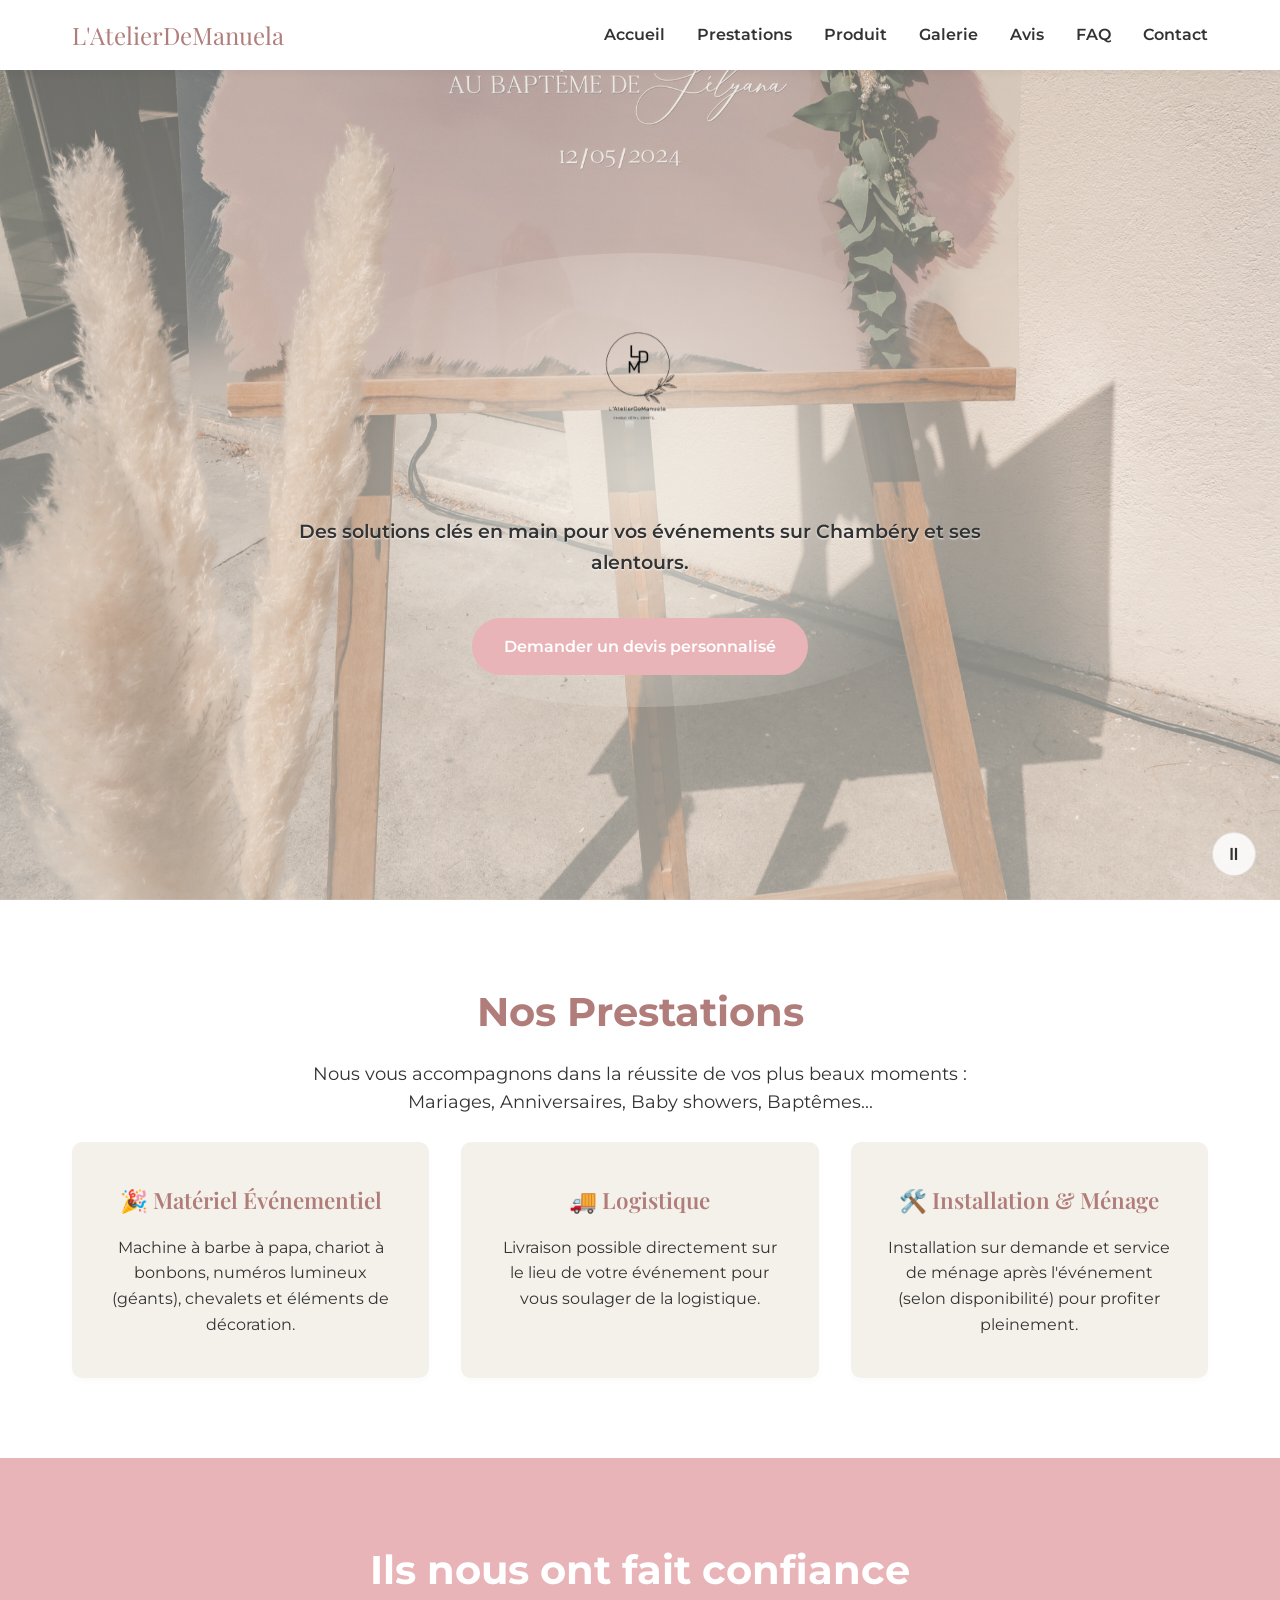
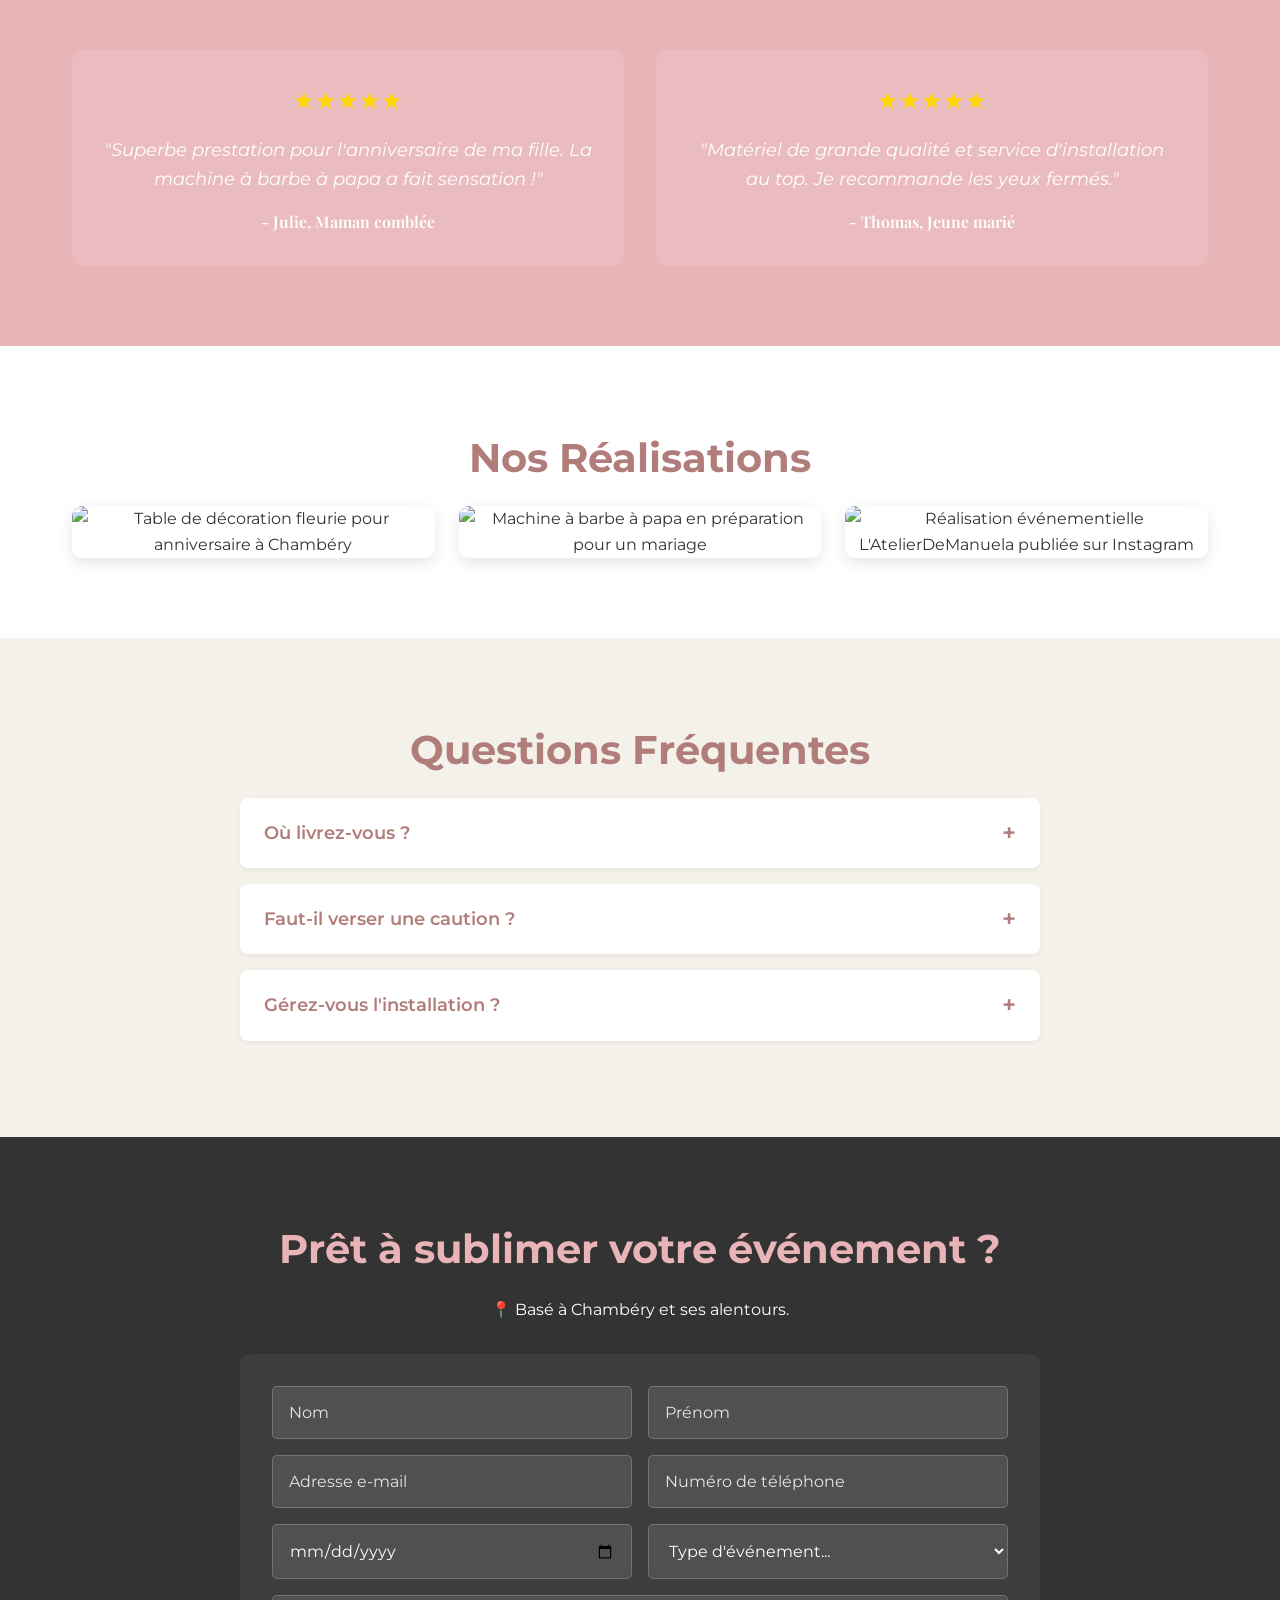
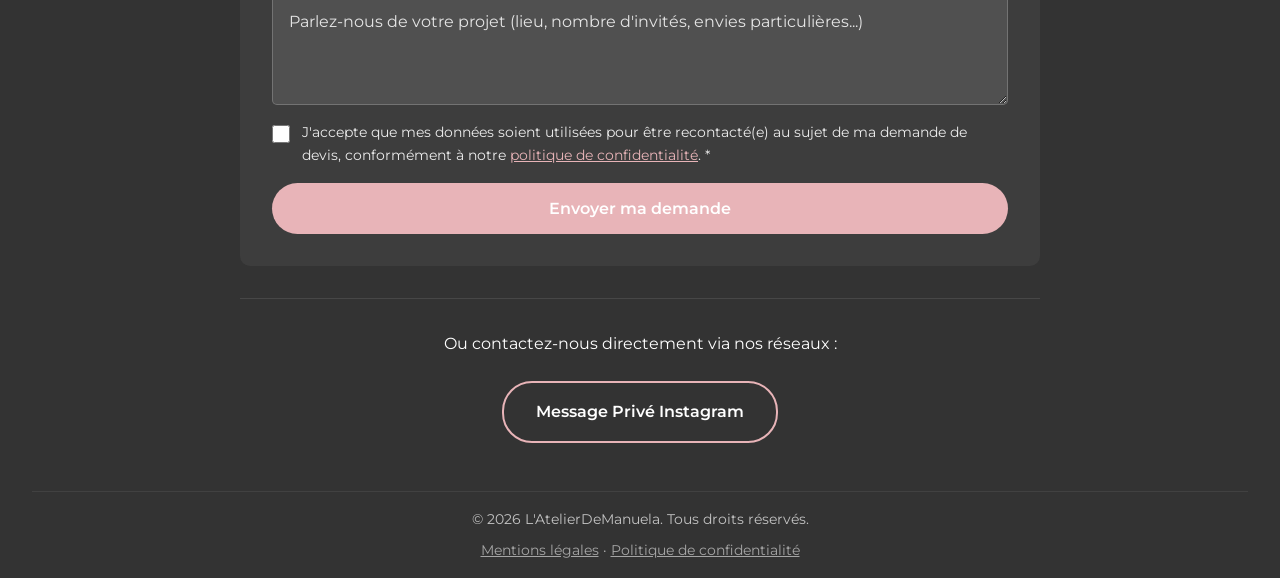
==== index.html @ ee66f3a3 "Ajout code" ====
<!DOCTYPE html>
<html lang="fr">

<head>
    <meta charset="UTF-8">
    <meta name="viewport" content="width=device-width, initial-scale=1.0">
    <title>L'AtelierDeManuela | Solutions clés en main pour vos événements</title>

    <meta name="description"
        content="Location de matériel événementiel (barbe à papa, décoration) sur Chambéry. L'AtelierDeManuela vous accompagne pour vos mariages et anniversaires.">
    <link rel="canonical" href="https://www.latelierdemanuela.fr/">

    <!-- Open Graph / réseaux sociaux -->
    <meta property="og:title" content="L'AtelierDeManuela | Location Événementielle">
    <meta property="og:description"
        content="Sublimez vos mariages et anniversaires sur Chambéry avec nos solutions clés en main.">
    <meta property="og:image" content="https://www.latelierdemanuela.fr/image_6c091c.jpg">
    <meta property="og:type" content="website">
    <meta property="og:url" content="https://www.latelierdemanuela.fr/">
    <meta property="og:locale" content="fr_FR">

    <!-- Twitter / X Card -->
    <meta name="twitter:card" content="summary_large_image">
    <meta name="twitter:title" content="L'AtelierDeManuela | Location Événementielle">
    <meta name="twitter:description"
        content="Sublimez vos mariages et anniversaires sur Chambéry avec nos solutions clés en main.">
    <meta name="twitter:image" content="https://www.latelierdemanuela.fr/image_6c091c.jpg">

    <!-- Perf : préconnexions et préchargement -->
    <link rel="preconnect" href="https://fonts.googleapis.com">
    <link rel="preconnect" href="https://fonts.gstatic.com" crossorigin>
    <link rel="preload" as="image" href="1.jpg" fetchpriority="high">

    <link
        href="https://fonts.googleapis.com/css2?family=Montserrat:wght@300;400;600&family=Playfair+Display:ital,wght@0,600;1,600&display=swap"
        rel="stylesheet">
    <link rel="stylesheet" href="style.css">

    <!-- Données structurées SEO local -->
    <script type="application/ld+json">
    {
        "@context": "https://schema.org",
        "@type": "LocalBusiness",
        "name": "L'AtelierDeManuela",
        "image": "https://www.latelierdemanuela.fr/image_6c091c.jpg",
        "description": "Location de matériel événementiel (barbe à papa, décoration, chariot à bonbons) pour mariages, anniversaires et baby showers sur Chambéry et ses alentours.",
        "url": "https://www.latelierdemanuela.fr/",
        "address": {
            "@type": "PostalAddress",
            "addressLocality": "Chambéry",
            "addressRegion": "Auvergne-Rhône-Alpes",
            "addressCountry": "FR"
        },
        "areaServed": "Chambéry et son agglomération",
        "sameAs": [
            "https://www.instagram.com/latelierdemanuela"
        ]
    }
    </script>
</head>

<body>
    <!-- Barre de navigation -->
    <header class="navbar">
        <div class="nav-container">
            <div class="logo">L'AtelierDeManuela</div>
            <button class="burger-menu" aria-label="Ouvrir le menu" aria-expanded="false">
                <span class="bar"></span>
                <span class="bar"></span>
                <span class="bar"></span>
            </button>
            <nav class="nav-links">
                <a href="#accueil">Accueil</a>
                <a href="#prestations">Prestations</a>
                <a href="produit.html">Produit</a>
                <a href="#galerie">Galerie</a>
                <a href="#avis">Avis</a>
                <a href="#faq">FAQ</a>
                <a href="#contact">Contact</a>
            </nav>
        </div>
    </header>

    <main>
        <!-- Section Héro avec Carrousel -->
        <section id="accueil" class="hero">
            <div class="hero-carousel">
                <div class="carousel-track">
                    <div class="slide" style="background-image: url('1.jpg');"></div>
                    <div class="slide" style="background-image: url('2.jpg');"></div>
                    <div class="slide" style="background-image: url('3.jpg');"></div>
                    <div class="slide" style="background-image: url('1.jpg');"></div>
                </div>
            </div>

            <div class="slide-overlay"></div>

            <!-- Bouton pause/lecture du carrousel (accessibilité) -->
            <button class="carousel-toggle" id="carouselToggle" aria-label="Mettre en pause le diaporama">
                <span aria-hidden="true">⏸</span>
            </button>

            <div class="hero-content fade-in">
                <h1 class="sr-only">L'AtelierDeManuela - Chaque événement mérite d'être unique</h1>
                <img src="L.png" alt="Logo L'AtelierDeManuela - Chaque détail compte" class="hero-logo"
                    fetchpriority="high">
                <p>Des solutions clés en main pour vos événements sur Chambéry et ses alentours.</p>
                <a href="#contact" class="btn-cta">Demander un devis personnalisé</a>
            </div>
        </section>

        <!-- Prestations -->
        <section id="prestations" class="services">
            <div class="section-container">
                <h2 class="fade-in">Nos Prestations</h2>
                <p class="section-subtitle fade-in">Nous vous accompagnons dans la réussite de vos plus beaux moments :
                    Mariages, Anniversaires, Baby showers, Baptêmes...</p>
                <br>
                <div class="services-grid">
                    <div class="service-card fade-in">
                        <h3>🎉 Matériel Événementiel</h3>
                        <p>Machine à barbe à papa, chariot à bonbons, numéros lumineux (géants), chevalets et éléments
                            de décoration.</p>
                    </div>
                    <div class="service-card fade-in">
                        <h3>🚚 Logistique</h3>
                        <p>Livraison possible directement sur le lieu de votre événement pour vous soulager de la
                            logistique.</p>
                    </div>
                    <div class="service-card fade-in">
                        <h3>🛠️ Installation & Ménage</h3>
                        <p>Installation sur demande et service de ménage après l'événement (selon disponibilité) pour
                            profiter pleinement.</p>
                    </div>
                </div>
            </div>
        </section>

        <!-- Avis -->
        <section id="avis" class="testimonials">
            <div class="section-container">
                <h2 class="fade-in">Ils nous ont fait confiance</h2>
                <div class="testimonials-grid">
                    <div class="testimonial-card fade-in">
                        <p class="stars">★★★★★</p>
                        <p class="quote">"Superbe prestation pour l'anniversaire de ma fille. La machine à barbe à papa
                            a fait sensation !"</p>
                        <p class="author">- Julie, Maman comblée</p>
                    </div>
                    <div class="testimonial-card fade-in">
                        <p class="stars">★★★★★</p>
                        <p class="quote">"Matériel de grande qualité et service d'installation au top. Je recommande les
                            yeux fermés."</p>
                        <p class="author">- Thomas, Jeune marié</p>
                    </div>
                </div>
            </div>
        </section>

        <!-- Galerie -->
        <section id="galerie" class="gallery">
            <div class="section-container">
                <h2 class="fade-in">Nos Réalisations</h2>
                <div class="gallery-grid">
                    <div class="gallery-item fade-in">
                        <img src="image_6c091c.jpg" alt="Table de décoration fleurie pour anniversaire à Chambéry"
                            width="800" height="600" loading="lazy">
                    </div>
                    <div class="gallery-item fade-in">
                        <img src="image_6c08c6.jpg" alt="Machine à barbe à papa en préparation pour un mariage"
                            width="800" height="600" loading="lazy">
                    </div>
                    <div class="gallery-item fade-in">
                        <img src="image_6c0c28.jpg"
                            alt="Réalisation événementielle L'AtelierDeManuela publiée sur Instagram" width="800"
                            height="600" loading="lazy">
                    </div>
                </div>
            </div>
        </section>

        <!-- FAQ -->
        <section id="faq" class="faq-section">
            <div class="section-container">
                <h2 class="fade-in">Questions Fréquentes</h2>
                <div class="faq-container fade-in">
                    <details class="faq-item">
                        <summary>Où livrez-vous ?</summary>
                        <p>Nous sommes basés à Chambéry et nous déplaçons dans toute l'agglomération et ses alentours.
                            Contactez-nous pour vérifier votre secteur.</p>
                    </details>
                    <details class="faq-item">
                        <summary>Faut-il verser une caution ?</summary>
                        <p>Oui, une caution non encaissée est demandée lors de la location du matériel, elle vous sera
                            restituée au retour.</p>
                    </details>
                    <details class="faq-item">
                        <summary>Gérez-vous l'installation ?</summary>
                        <p>Absolument ! Nous proposons l'installation sur demande, ainsi qu'un service de ménage après
                            l'événement selon nos disponibilités.</p>
                    </details>
                </div>
            </div>
        </section>
    </main>

    <!-- Footer & Formulaire -->
    <footer id="contact" class="footer">
        <div class="footer-content fade-in">
            <h2>Prêt à sublimer votre événement ?</h2>
            <p>📍 Basé à Chambéry et ses alentours.</p>

            <form class="contact-form" action="https://formsubmit.co/latelierdemanuela.10@gmail.com" method="POST">
                <input type="hidden" name="_subject" value="🎉 Nouvelle demande de devis via le site web !">
                <input type="hidden" name="_captcha" value="true">
                <input type="text" name="_honey" style="display:none" aria-hidden="true">

                <div class="form-group">
                    <label for="nom" class="sr-only">Nom</label>
                    <input type="text" id="nom" name="nom" placeholder="Nom" required>
                    <label for="prenom" class="sr-only">Prénom</label>
                    <input type="text" id="prenom" name="prenom" placeholder="Prénom" required>
                </div>
                <div class="form-group">
                    <label for="email" class="sr-only">Adresse e-mail</label>
                    <input type="email" id="email" name="email" placeholder="Adresse e-mail" required>
                    <label for="telephone" class="sr-only">Numéro de téléphone</label>
                    <input type="tel" id="telephone" name="telephone" placeholder="Numéro de téléphone"
                        pattern="^(\+?\d{1,3}[\s.-]?)?\d{9,10}$">
                </div>
                <div class="form-group">
                    <label for="date_evenement" class="sr-only">Date de l'événement</label>
                    <input type="date" id="date_evenement" name="date_evenement" required>

                    <label for="type_evenement" class="sr-only">Type d'événement</label>
                    <select id="type_evenement" name="type_evenement" required>
                        <option value="">Type d'événement...</option>
                        <option value="Mariage">Mariage</option>
                        <option value="Anniversaire">Anniversaire</option>
                        <option value="Baby Shower">Baby Shower</option>
                        <option value="Baptême">Baptême</option>
                        <option value="Professionnel">Événement professionnel</option>
                        <option value="Autre">Autre</option>
                    </select>
                </div>

                <label for="message" class="sr-only">Parlez-nous de votre projet</label>
                <textarea id="message" name="message" rows="4"
                    placeholder="Parlez-nous de votre projet (lieu, nombre d'invités, envies particulières...)"
                    required></textarea>

                <!-- RGPD : consentement explicite au traitement des données -->
                <div class="form-consent">
                    <input type="checkbox" id="consentement" name="consentement" required>
                    <label for="consentement">
                        J'accepte que mes données soient utilisées pour être recontacté(e) au sujet de ma demande de
                        devis, conformément à notre <a href="politique-confidentialite.html">politique de
                            confidentialité</a>. *
                    </label>
                </div>

                <button type="submit" class="btn-cta">Envoyer ma demande</button>
            </form>
            <div class="social-contact">
                <p>Ou contactez-nous directement via nos réseaux :</p>
                <a href="https://www.instagram.com/latelierdemanuela" target="_blank" rel="noopener noreferrer"
                    class="btn-cta btn-instagram">
                    Message Privé Instagram
                </a>
            </div>
        </div>
        <div class="footer-bottom">
            <p>&copy; 2026 L'AtelierDeManuela. Tous droits réservés.</p>
            <p class="footer-legal-links">
                <a href="mentions-legales.html">Mentions légales</a>
                <span aria-hidden="true"> · </span>
                <a href="politique-confidentialite.html">Politique de confidentialité</a>
            </p>
        </div>
    </footer>

    <script src="script.js" defer></script>
</body>

</html>
---- style.css ----
:root {
    --bg-color: #F4F1EA;
    --bg-alt: #FFFFFF;
    --text-color: #333333;
    --primary-color: #E8B4B8;
    --primary-dark: #B07D7B;
    --white: #FFFFFF;
    --font-heading: 'Playfair Display', serif;
    --font-body: 'Montserrat', sans-serif;
}

* { margin: 0; padding: 0; box-sizing: border-box; }

html { 
    scroll-behavior: smooth; 
    scroll-padding-top: 75px; 
}

body {
    font-family: var(--font-body);
    background-color: var(--bg-color);
    color: var(--text-color);
    line-height: 1.6;
    -webkit-font-smoothing: antialiased;
    -moz-osx-font-smoothing: grayscale;
    text-rendering: optimizeLegibility;
}

h1, h3 { font-family: var(--font-heading); font-weight: 600; }
h2 { 
    font-size: clamp(1.8rem, 4vw, 2.5rem); 
    margin-bottom: 1rem; 
    color: var(--primary-dark); 
}

.sr-only {
    position: absolute; width: 1px; height: 1px; padding: 0;
    margin: -1px; overflow: hidden; clip: rect(0, 0, 0, 0);
    white-space: nowrap; border: 0;
}

/* --- Navigation --- */
.navbar {
    position: fixed; top: 0; width: 100%;
    background-color: var(--white);
    box-shadow: 0 2px 10px rgba(0,0,0,0.05);
    z-index: 1000;
}
.nav-container {
    display: flex; justify-content: space-between; align-items: center;
    padding: 1rem 2rem; max-width: 1200px; margin: 0 auto;
}
.logo { font-family: var(--font-heading); font-size: 1.5rem; color: var(--primary-dark); }
.nav-links { display: flex; gap: 2rem; }
.nav-links a { text-decoration: none; color: var(--text-color); font-weight: 600; transition: color 0.3s ease; }
.nav-links a:hover { color: var(--primary-dark); }

.burger-menu { display: none; flex-direction: column; gap: 5px; background: none; border: none; cursor: pointer; }
.burger-menu .bar { width: 25px; height: 3px; background-color: var(--text-color); transition: 0.3s; }

/* --- Layout Sections --- */
.section-container { max-width: 1200px; margin: 0 auto; padding: 5rem 2rem; text-align: center; }
h2 { font-size: 2.5rem; margin-bottom: 1rem; color: var(--primary-dark); }
.section-subtitle { margin-bottom: 3rem; font-size: 1.1rem; max-width: 700px; margin: 0 auto; }

/* --- Animations Scroll --- */
.fade-in {
    opacity: 0; 
    transform: translate3d(0, 30px, 0); 
    transition: opacity 0.8s ease-out, transform 0.8s ease-out;
}
.fade-in.visible { opacity: 1; transform: translate3d(0, 0, 0); }

/* --- Hero --- */
.hero {
    position: relative;
    height: 100vh; 
    display: flex; 
    align-items: center; 
    justify-content: center; 
    text-align: center;
    padding: 0 2rem;
    overflow: hidden;
}

/* --- Carrousel Horizontal --- */
.hero-carousel {
    position: absolute; top: 0; left: 0; width: 100%; height: 100%; z-index: 0;
}

.carousel-track {
    display: flex; width: 400%; height: 100%;
    animation: slideCarousel 15s infinite ease-in-out;
    will-change: transform;
}
.carousel-track.paused {
    animation-play-state: paused;
}
.slide {
    width: 25%; height: 100%;
    background-size: cover;
    background-position: center;
    backface-visibility: hidden; 
}

.slide-overlay {
    position: absolute; top: 0; left: 0; width: 100%; height: 100%;
    background: linear-gradient(rgba(244, 241, 234, 0.4), rgba(244, 241, 234, 0.6));
    z-index: 1;
}

@keyframes slideCarousel {
    0%, 20% { transform: translate3d(0, 0, 0); }
    33%, 53% { transform: translate3d(-25%, 0, 0); }
    66%, 86% { transform: translate3d(-50%, 0, 0); }
    100% { transform: translate3d(-75%, 0, 0); } 
}

/* --- Bouton pause carrousel --- */
.carousel-toggle {
    position: absolute; bottom: 1.5rem; right: 1.5rem; z-index: 3;
    width: 44px; height: 44px; border-radius: 50%;
    background: rgba(255, 255, 255, 0.85); border: 1px solid rgba(0,0,0,0.1);
    cursor: pointer; font-size: 1.1rem; color: var(--text-color);
    display: flex; align-items: center; justify-content: center;
    transition: background 0.3s ease;
}
.carousel-toggle:hover { background: var(--white); }

/* --- Contenu du Hero --- */
.hero-content { 
    position: relative; 
    z-index: 2; 
    max-width: 800px; 
    margin-top: 60px;
    padding: 2rem;
    background: radial-gradient(circle, rgba(244, 241, 234, 0.7) 0%, rgba(244, 241, 234, 0) 70%);
    border-radius: 50%;
}

.hero-logo {
    max-width: 200px; width: 100%; height: auto;
    margin-bottom: 1.5rem; mix-blend-mode: multiply; 
    transition: transform 0.3s ease;
    backface-visibility: hidden;
    transform: translateZ(0); 
}
.hero-logo:hover { transform: scale(1.05); }

.hero p { 
    font-size: 1.2rem; 
    margin-bottom: 2.5rem; 
    text-shadow: 0 1px 2px rgba(255, 255, 255, 0.8);
    font-weight: 600;
}

/* --- Boutons --- */
.btn-cta {
    display: inline-block; padding: 1rem 2rem; background-color: var(--primary-color);
    color: var(--white); text-decoration: none; border-radius: 30px; font-weight: 600;
    border: none; cursor: pointer; font-family: var(--font-body); font-size: 1rem;
    transition: all 0.3s ease;
}
.btn-cta:hover { background-color: var(--primary-dark); transform: translateY(-3px); box-shadow: 0 5px 15px rgba(176, 125, 123, 0.3); }
.btn-cta:disabled { background-color: #ccc; cursor: not-allowed; transform: none; box-shadow: none; }

/* --- Prestations --- */
.services { background-color: var(--bg-alt); }
.services-grid { display: grid; grid-template-columns: repeat(auto-fit, minmax(300px, 1fr)); gap: 2rem; }
.service-card {
    background-color: var(--bg-color); padding: 2.5rem 2rem; border-radius: 10px;
    box-shadow: 0 4px 6px rgba(0,0,0,0.02); transition: all 0.3s ease; border: 1px solid transparent;
}
.service-card:hover { transform: translateY(-8px); border-color: var(--primary-color); box-shadow: 0 15px 30px rgba(232, 180, 184, 0.2); }
.service-card h3 { font-size: 1.4rem; margin-bottom: 1rem; color: var(--primary-dark); }

/* --- Avis --- */
.testimonials { background-color: var(--primary-color); color: var(--white); }
.testimonials h2 { color: var(--white); }
.testimonials-grid { display: grid; grid-template-columns: repeat(auto-fit, minmax(300px, 1fr)); gap: 2rem; margin-top: 3rem;}
.testimonial-card { background: rgba(255, 255, 255, 0.1); padding: 2rem; border-radius: 10px; backdrop-filter: blur(5px); }
.stars { color: #FFD700; font-size: 1.5rem; margin-bottom: 1rem; }
.quote { font-style: italic; font-size: 1.1rem; margin-bottom: 1rem; }
.author { font-weight: 600; font-family: var(--font-heading); }

/* --- Galerie --- */
.gallery { background-color: var(--bg-alt); }
.gallery-grid { display: grid; grid-template-columns: repeat(auto-fit, minmax(300px, 1fr)); gap: 1.5rem; }
.gallery-item img {
    width: 100%; height: 350px; object-fit: cover; border-radius: 10px;
    box-shadow: 0 5px 15px rgba(0,0,0,0.1); transition: transform 0.4s ease;
    backface-visibility: hidden;
}
.gallery-item img:hover { transform: scale(1.03); }

/* --- FAQ --- */
.faq-section { background-color: var(--bg-color); }
.faq-container { max-width: 800px; margin: 0 auto; text-align: left; }
.faq-item {
    background-color: var(--white); border-radius: 8px; margin-bottom: 1rem;
    box-shadow: 0 2px 5px rgba(0,0,0,0.05); padding: 1rem 1.5rem;
}
.faq-item summary {
    font-weight: 600; cursor: pointer; color: var(--primary-dark); font-size: 1.1rem;
    list-style: none; display: flex; justify-content: space-between; align-items: center;
}
.faq-item summary::-webkit-details-marker { display: none; }
.faq-item summary::after { content: '+'; font-size: 1.5rem; transition: transform 0.3s; }
.faq-item[open] summary::after { transform: rotate(45deg); }
.faq-item p { margin-top: 1rem; color: var(--text-color); border-top: 1px solid #eee; padding-top: 1rem; }

/* --- Footer --- */
.footer { background-color: var(--text-color); color: var(--white); padding: 5rem 2rem 1rem; text-align: center; }
.footer h2 { color: var(--primary-color); }
.footer-content { max-width: 800px; margin: 0 auto 3rem; }

.contact-form {
    background: rgba(255,255,255,0.05); padding: 2rem; border-radius: 10px;
    margin: 2rem 0; display: flex; flex-direction: column; gap: 1rem;
}
.form-group { display: flex; gap: 1rem; }
.contact-form input, .contact-form select, .contact-form textarea {
    width: 100%; padding: 1rem; border: 1px solid rgba(255,255,255,0.2);
    border-radius: 5px; background: rgba(255,255,255,0.1); color: var(--white);
    font-family: var(--font-body); font-size: 1rem;
}
/* CORRECTION A11Y : contraste du placeholder relevé pour respecter WCAG AA (~4.5:1) */
.contact-form input::placeholder, .contact-form textarea::placeholder { color: rgba(255,255,255,0.85); }
.contact-form input:focus, .contact-form select:focus, .contact-form textarea:focus { outline: none; border-color: var(--primary-color); }
.contact-form select option { background-color: var(--text-color); color: var(--white); }

/* --- RGPD : case à cocher de consentement --- */
.form-consent {
    display: flex; align-items: flex-start; gap: 0.75rem;
    text-align: left; font-size: 0.9rem; color: rgba(255,255,255,0.9);
}
.form-consent input[type="checkbox"] {
    width: 18px; height: 18px; flex-shrink: 0; margin-top: 0.2rem; accent-color: var(--primary-color);
}
.form-consent a { color: var(--primary-color); text-decoration: underline; }
.form-consent a:hover { color: var(--white); }

.social-contact { margin-top: 2rem; border-top: 1px solid rgba(255,255,255,0.1); padding-top: 2rem; }
.social-contact p { margin-bottom: 1.5rem; }
.btn-instagram { background-color: transparent; border: 2px solid var(--primary-color); }
.btn-instagram:hover { background-color: var(--primary-color); color: var(--white); }
.footer-bottom { border-top: 1px solid rgba(255,255,255,0.1); padding-top: 1rem; font-size: 0.9rem; opacity: 0.7; }
.footer-legal-links { margin-top: 0.5rem; }
.footer-legal-links a { color: rgba(255,255,255,0.8); text-decoration: underline; }
.footer-legal-links a:hover { color: var(--primary-color); }

/* --- Responsive --- */
@media screen and (max-width: 768px) {
    .burger-menu { display: flex; }
    .nav-links {
        position: absolute; top: 100%; left: 0; width: 100%; background-color: var(--white);
        flex-direction: column; align-items: center; padding: 2rem 0; gap: 1.5rem;
        box-shadow: 0 4px 6px rgba(0,0,0,0.05); clip-path: polygon(0 0, 100% 0, 100% 0, 0 0); transition: clip-path 0.4s ease-in-out;
    }
    .nav-links.active { clip-path: polygon(0 0, 100% 0, 100% 100%, 0 100%); }
    .form-group { flex-direction: column; }
}

/* --- ACCESSIBILITÉ --- */
:focus-visible {
    outline: 3px solid var(--primary-dark);
    outline-offset: 4px;
    border-radius: 2px;
}
.contact-form input:focus-visible, 
.contact-form select:focus-visible, 
.contact-form textarea:focus-visible {
    outline: none;
    border-color: var(--primary-dark);
    box-shadow: 0 0 0 2px rgba(176, 125, 123, 0.3);
}

@media (prefers-reduced-motion: reduce) {
    * {
        animation-duration: 0.01ms !important;
        animation-iteration-count: 1 !important;
        transition-duration: 0.01ms !important;
        scroll-behavior: auto !important; 
    }
    .carousel-track {
        animation: none !important;
    }
}
details[open] p {
    animation: fadeInDown 0.4s ease-in-out;
}

@keyframes fadeInDown {
    from { opacity: 0; transform: translateY(-10px); }
    to { opacity: 1; transform: translateY(0); }
}
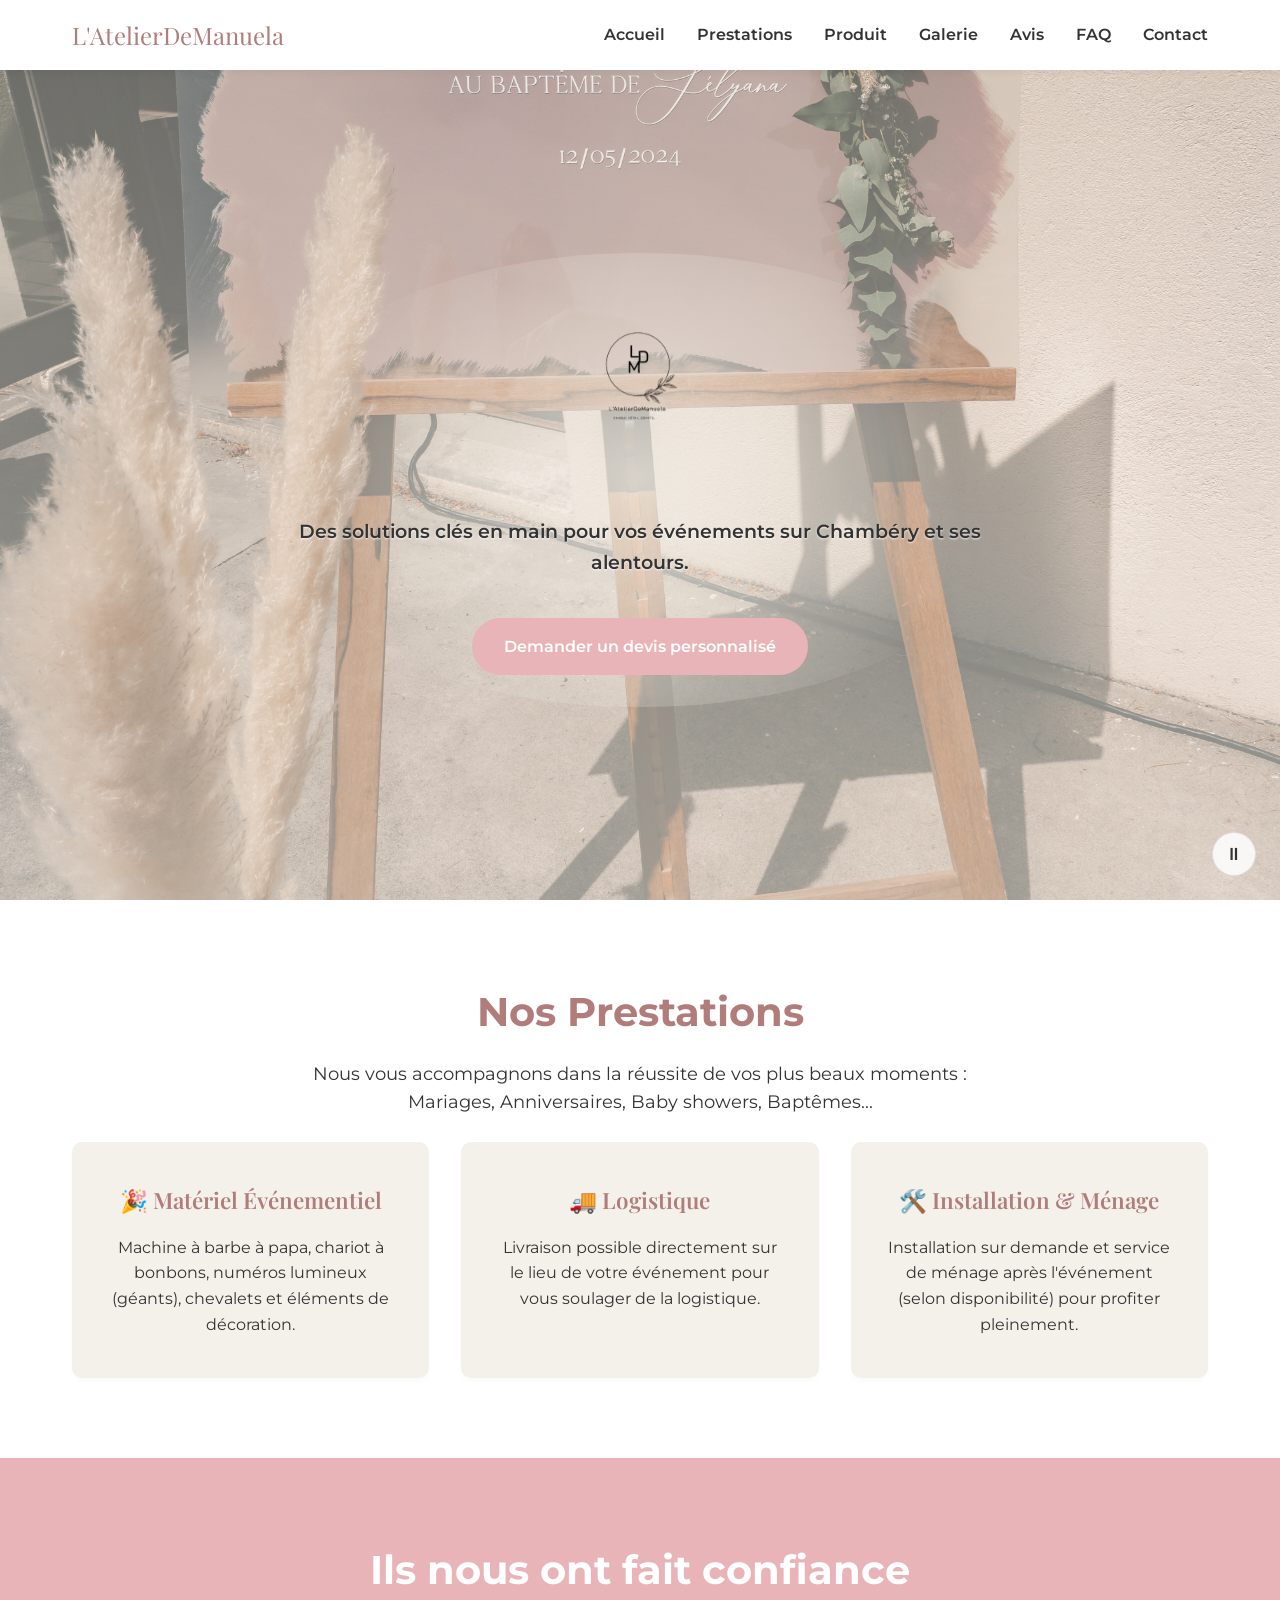
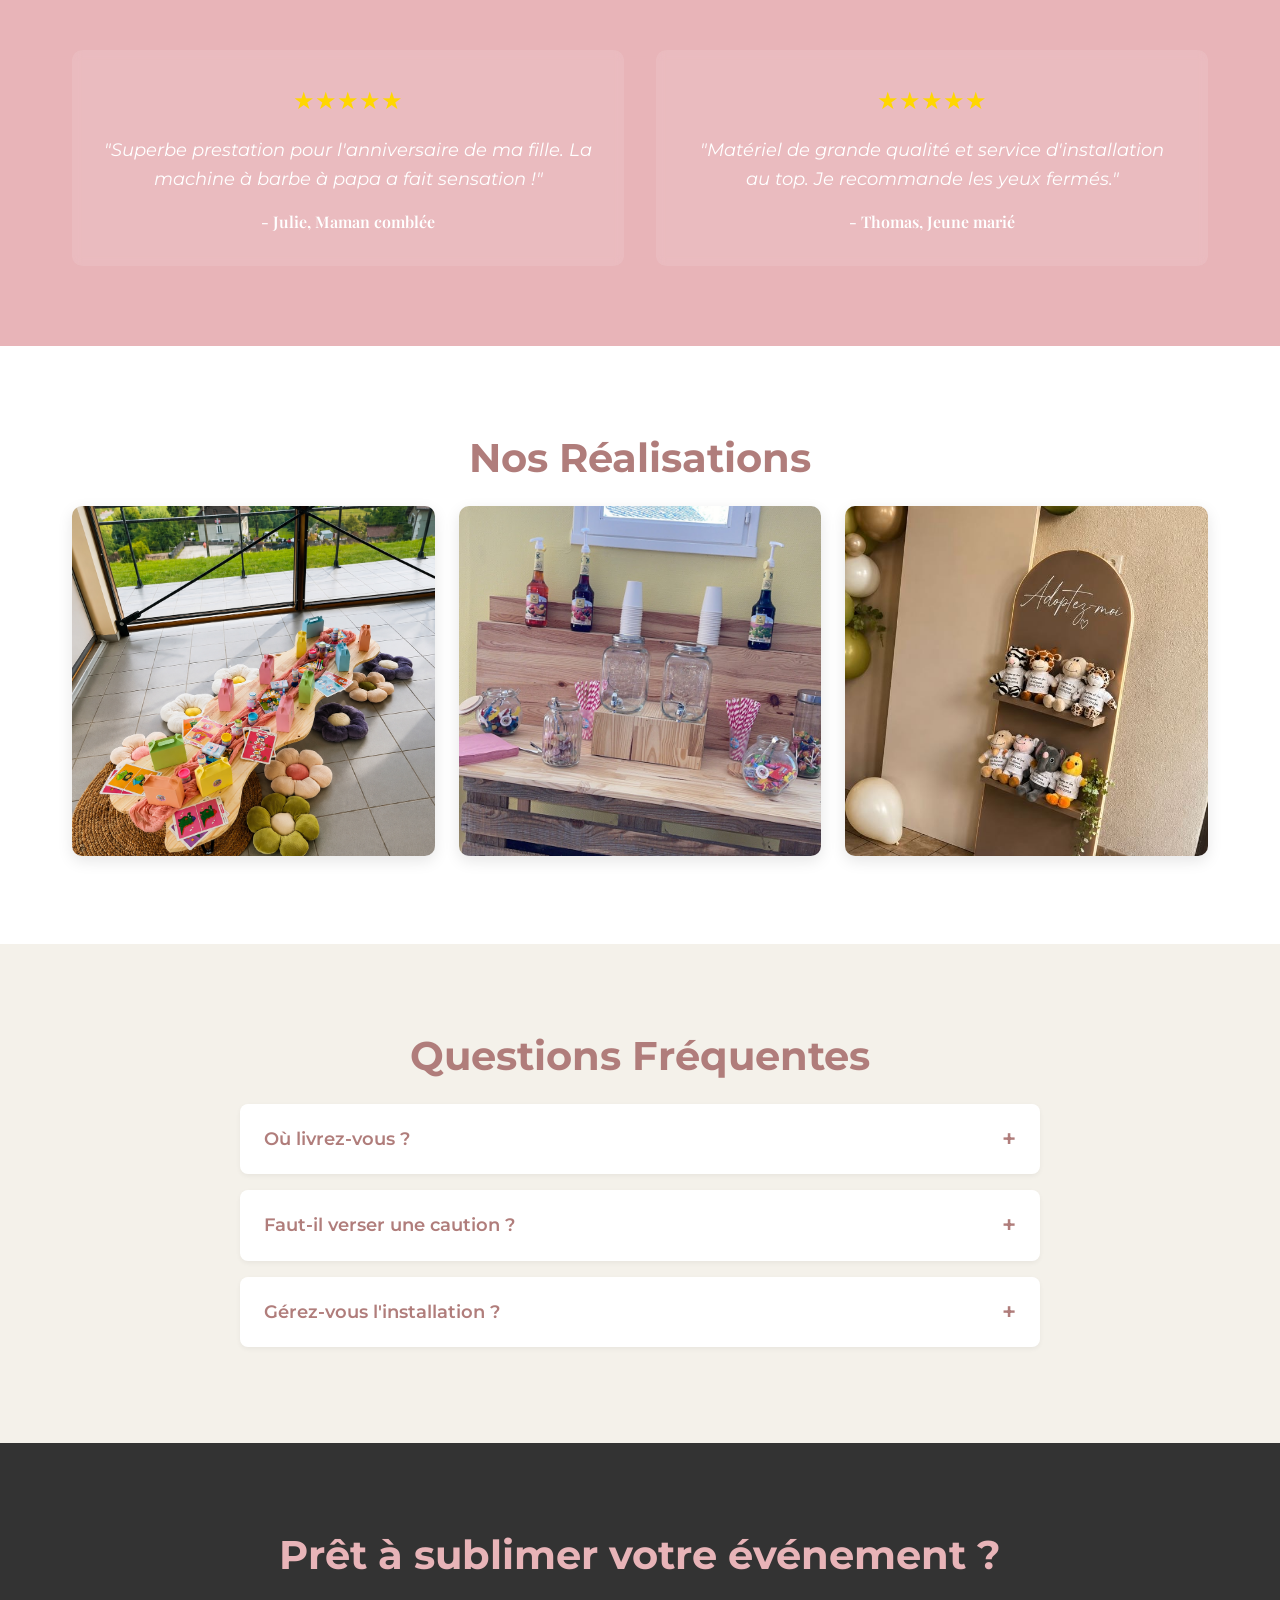
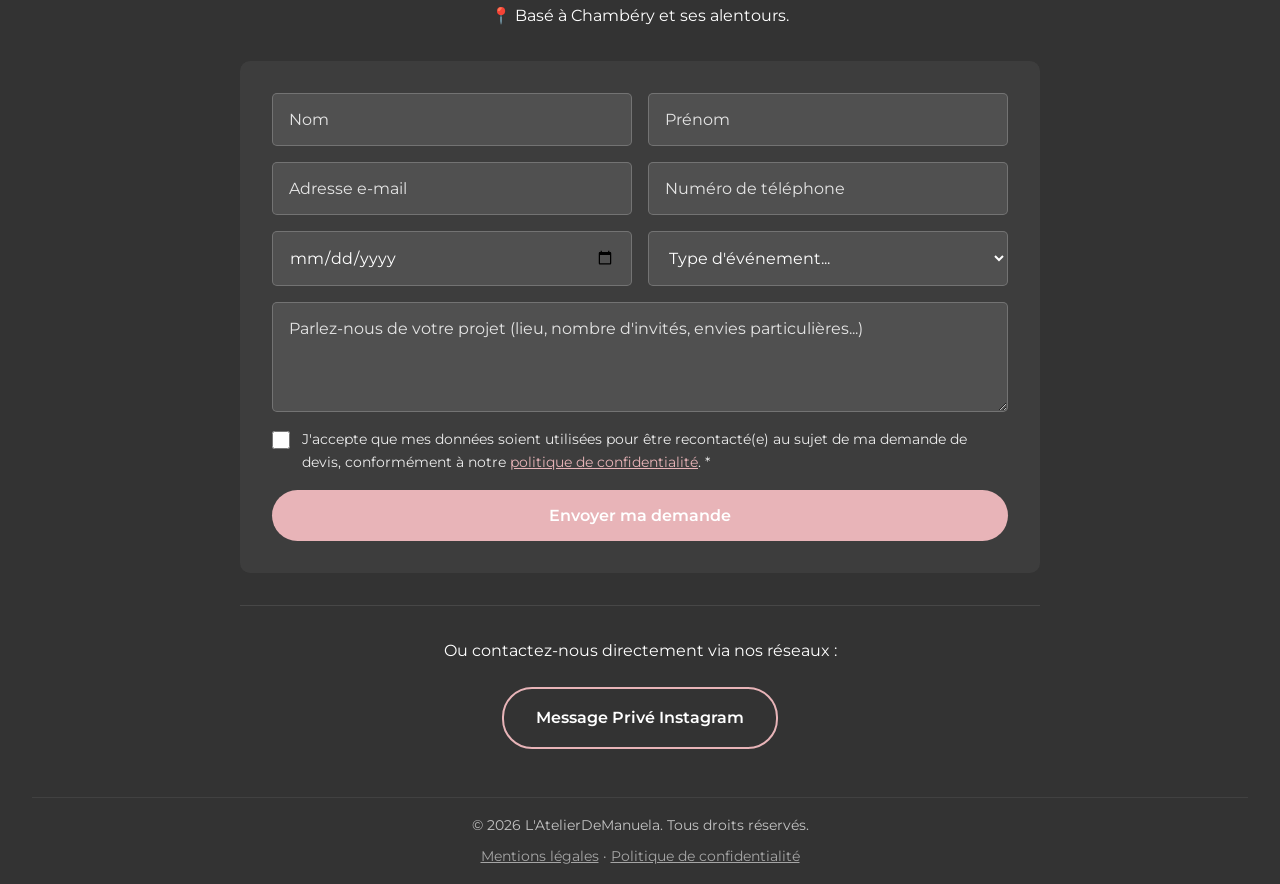
==== commit 5a1b0e87: "Ajout réalisation,arche et carrousel pour produit" ====
--- a/index.html
+++ b/index.html
@@ -163,15 +163,15 @@
                 <h2 class="fade-in">Nos Réalisations</h2>
                 <div class="gallery-grid">
                     <div class="gallery-item fade-in">
-                        <img src="image_6c091c.jpg" alt="Table de décoration fleurie pour anniversaire à Chambéry"
+                        <img src="Produits/realisation/jeux-enfant.jpg" alt="Table de décoration fleurie pour anniversaire à Chambéry"
                             width="800" height="600" loading="lazy">
                     </div>
                     <div class="gallery-item fade-in">
-                        <img src="image_6c08c6.jpg" alt="Machine à barbe à papa en préparation pour un mariage"
+                        <img src="Produits/realisation/meuble.jpg" alt="Meuble"
                             width="800" height="600" loading="lazy">
                     </div>
                     <div class="gallery-item fade-in">
-                        <img src="image_6c0c28.jpg"
+                        <img src="Produits/realisation/meuble-adopte.jpg"
                             alt="Réalisation événementielle L'AtelierDeManuela publiée sur Instagram" width="800"
                             height="600" loading="lazy">
                     </div>
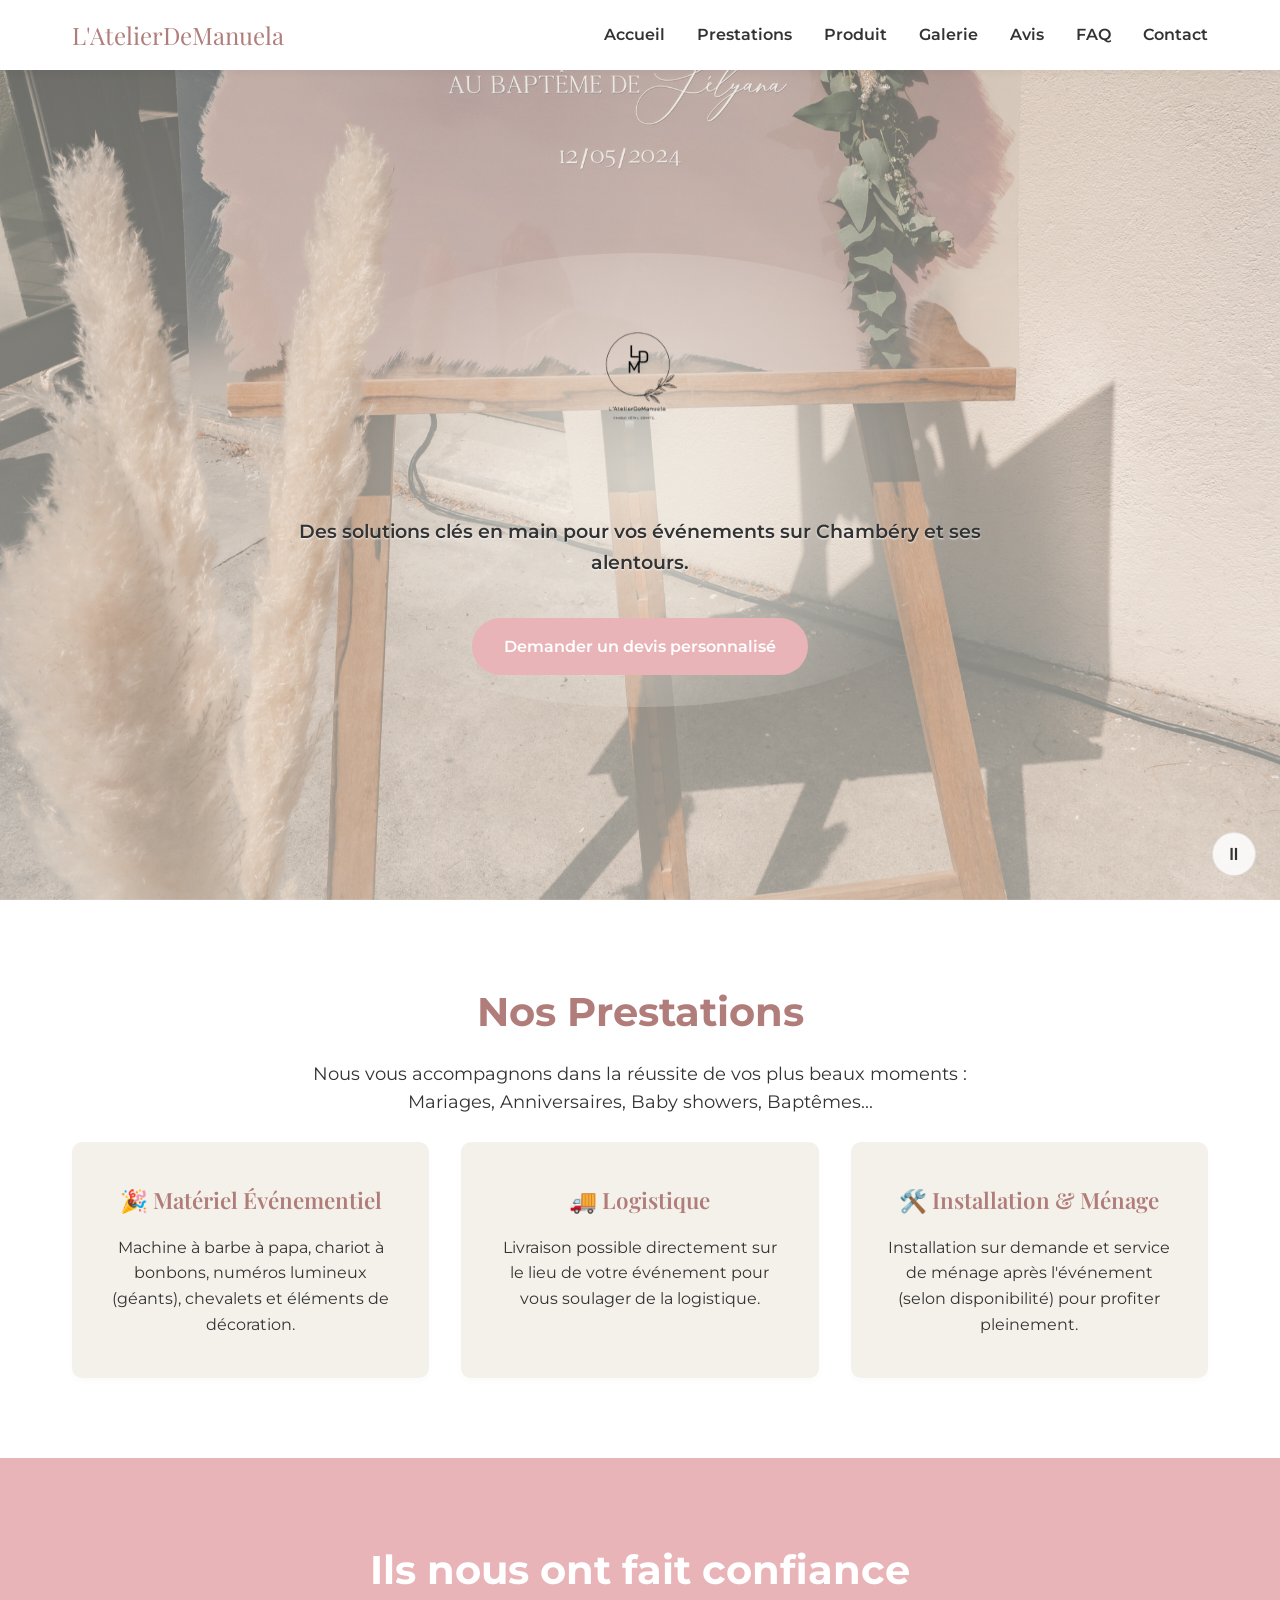
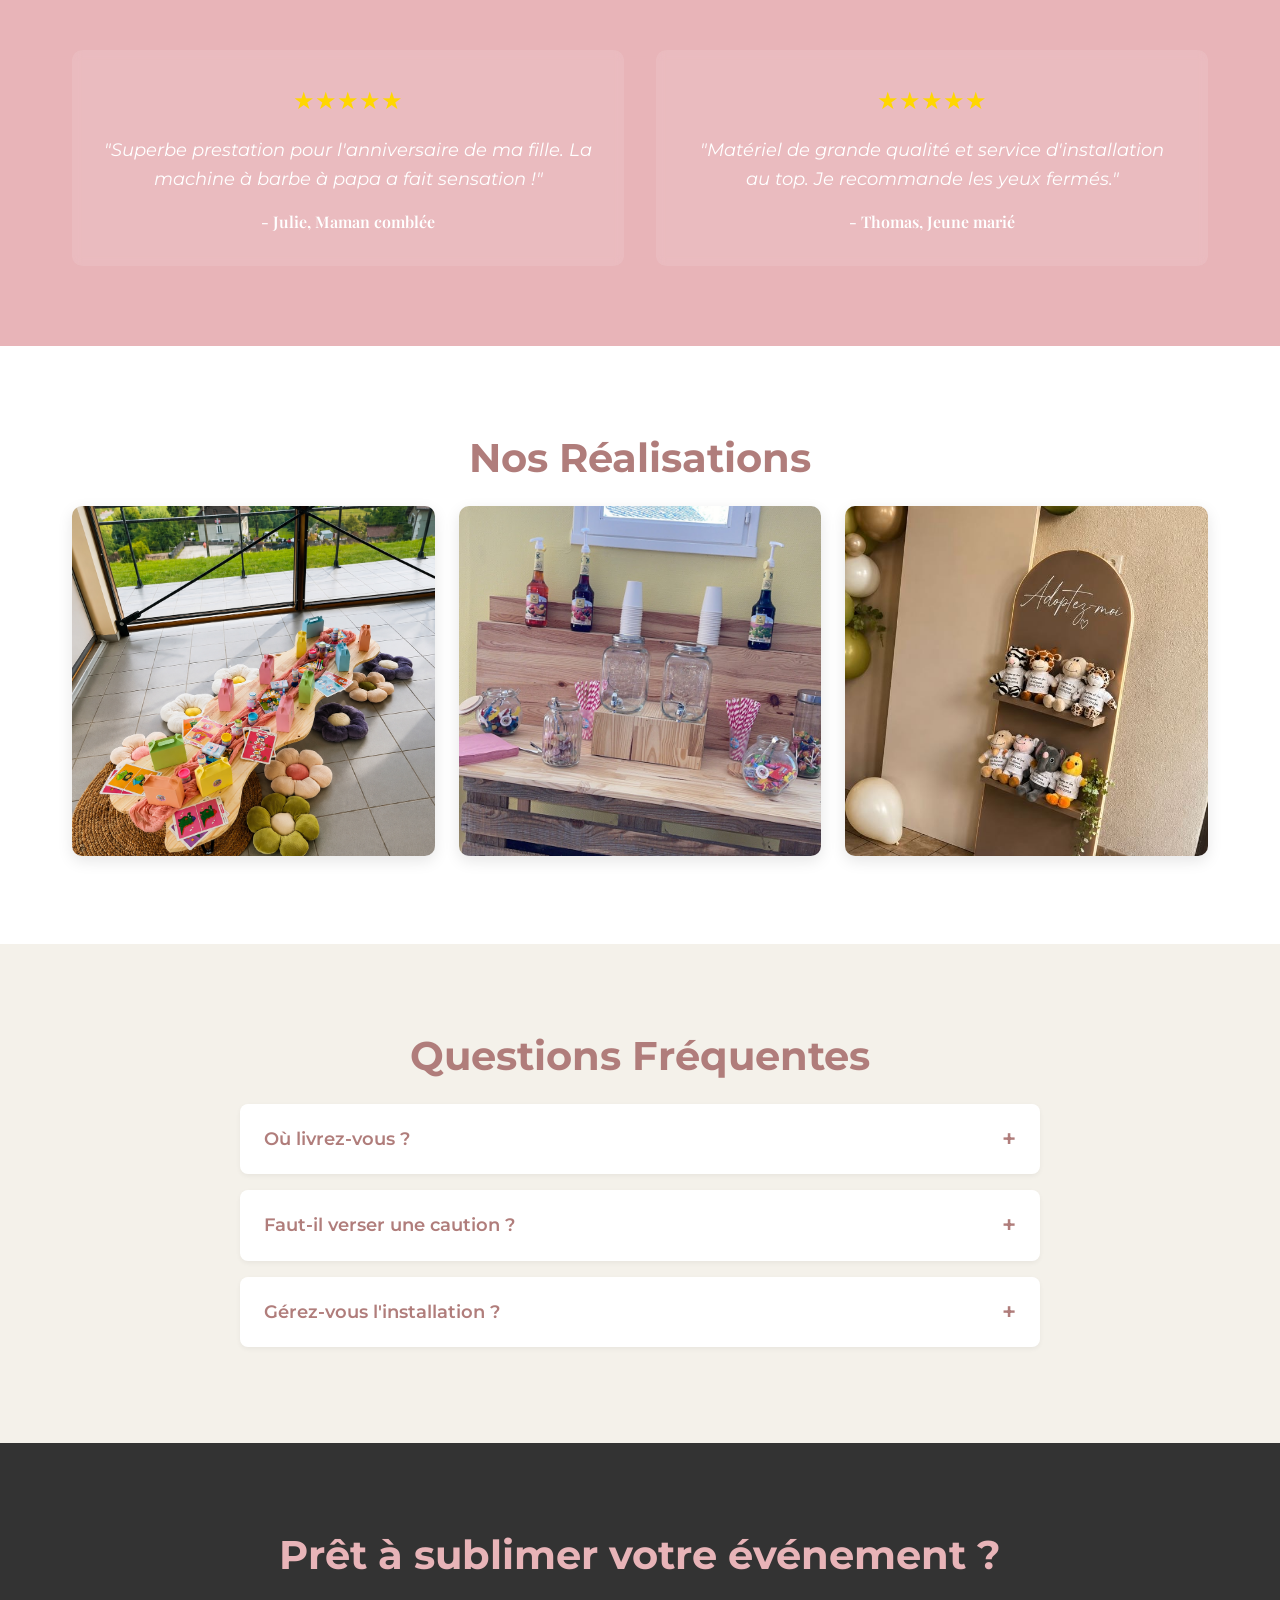
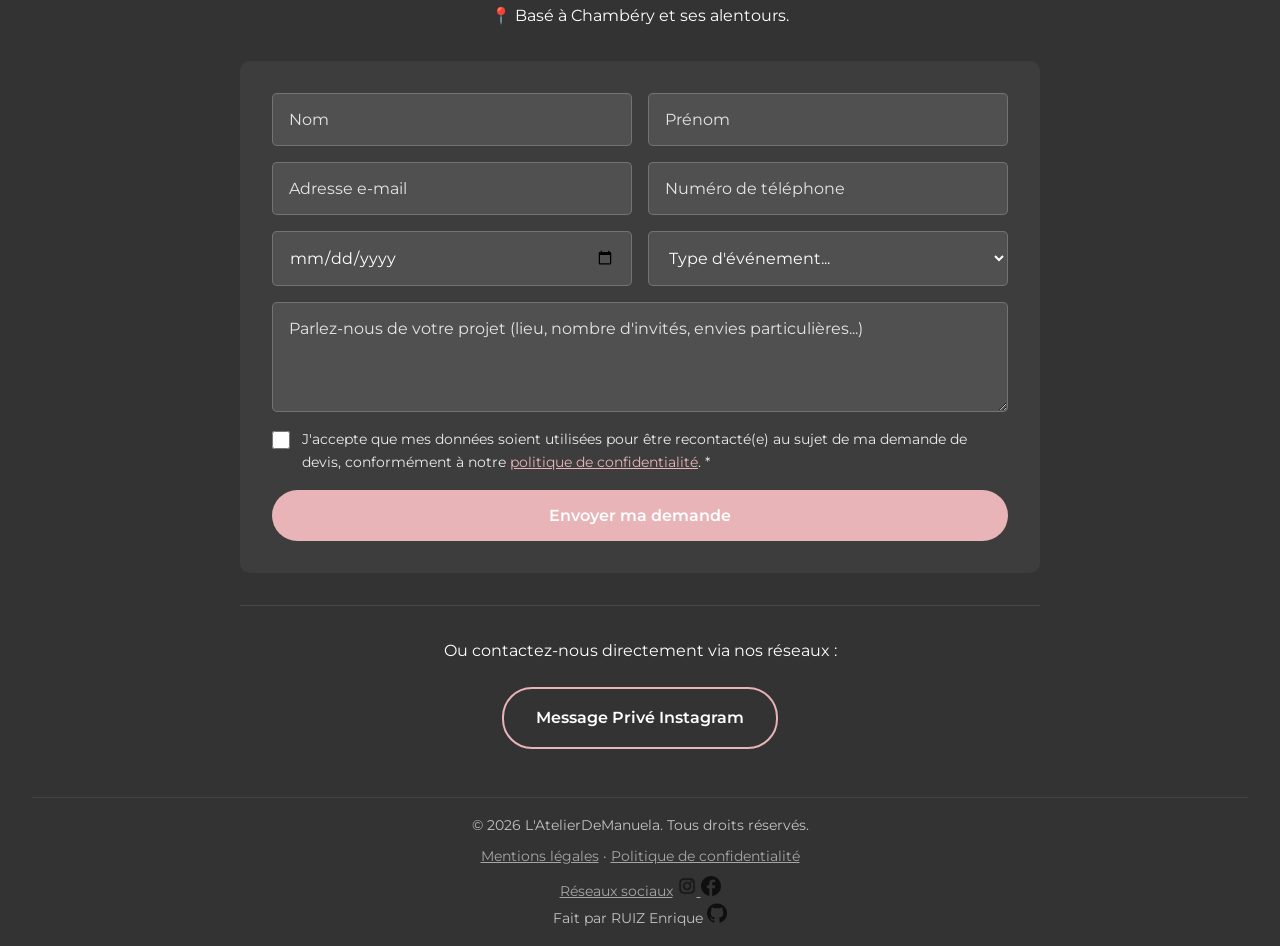
==== commit bf92abef: "modif deploy.yml + Ajout Réseaux sociaux" ====
--- a/index.html
+++ b/index.html
@@ -4,7 +4,7 @@
 <head>
     <meta charset="UTF-8">
     <meta name="viewport" content="width=device-width, initial-scale=1.0">
-    <title>L'AtelierDeManuela | Solutions clés en main pour vos événements</title>
+    <title>L'AtelierDeManuela Locaation de matériel d'évenement| Solutions clés en main pour vos événements</title>
 
     <meta name="description"
         content="Location de matériel événementiel (barbe à papa, décoration) sur Chambéry. L'AtelierDeManuela vous accompagne pour vos mariages et anniversaires.">
@@ -276,6 +276,20 @@
                 <span aria-hidden="true"> · </span>
                 <a href="politique-confidentialite.html">Politique de confidentialité</a>
             </p>
+            <p class ="footer-legal-links">
+                <a>Réseaux sociaux</a>
+                <a href="https://www.instagram.com/latelierdemanuela">
+                <img  src="Logo/logo-insta.png" height="20" alt="Logo insta">
+                </a>
+                <a href="https://www.facebook.com/share/1BzhZdSGon/?mibextid=wwXIfr">
+                <img src="Logo/logo-facebook.png" height="20" alt="Logo facebook">
+                </a>
+            </p>
+            <p>
+                Fait par RUIZ Enrique
+            <a href="https://github.com/RUIZ-Enrique-25002136"><img src="Logo/logo-github.png" height="20" alt="Logo Github">
+                </a>
+            </p>
         </div>
     </footer>
 
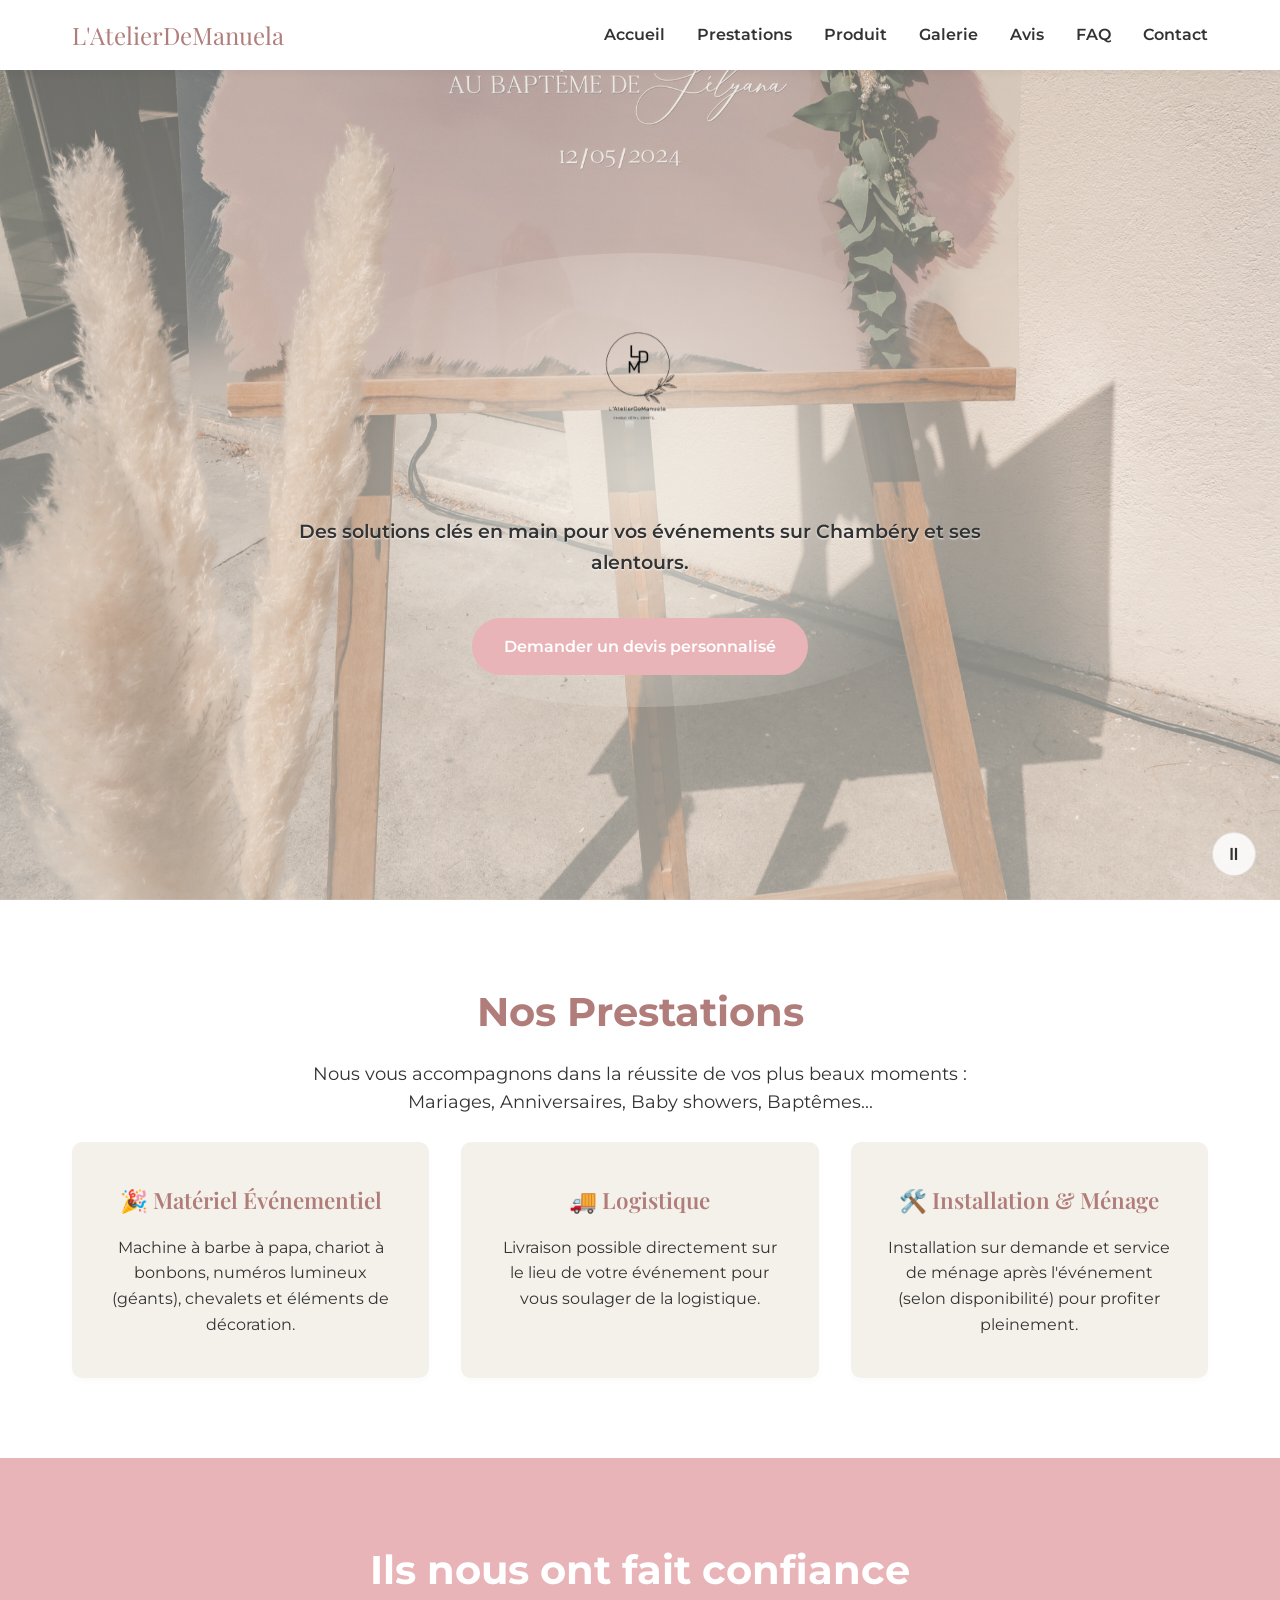
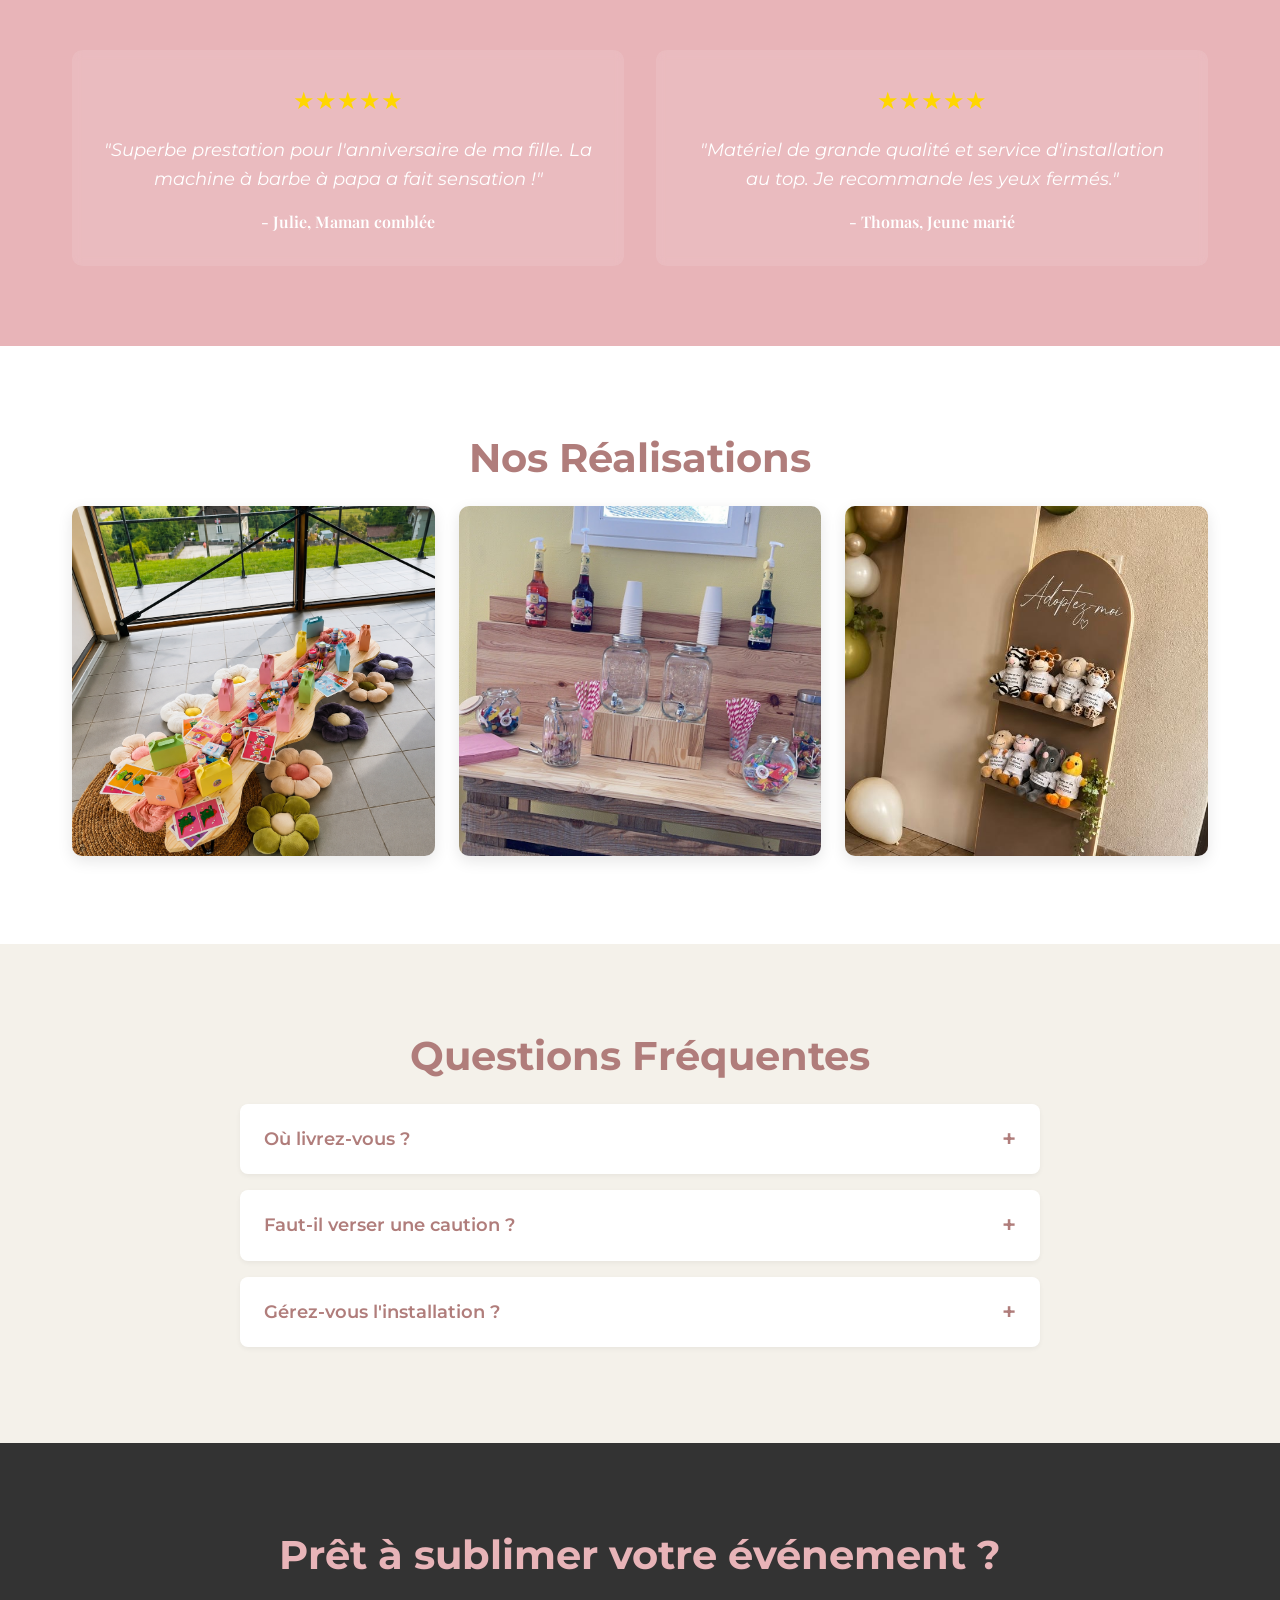
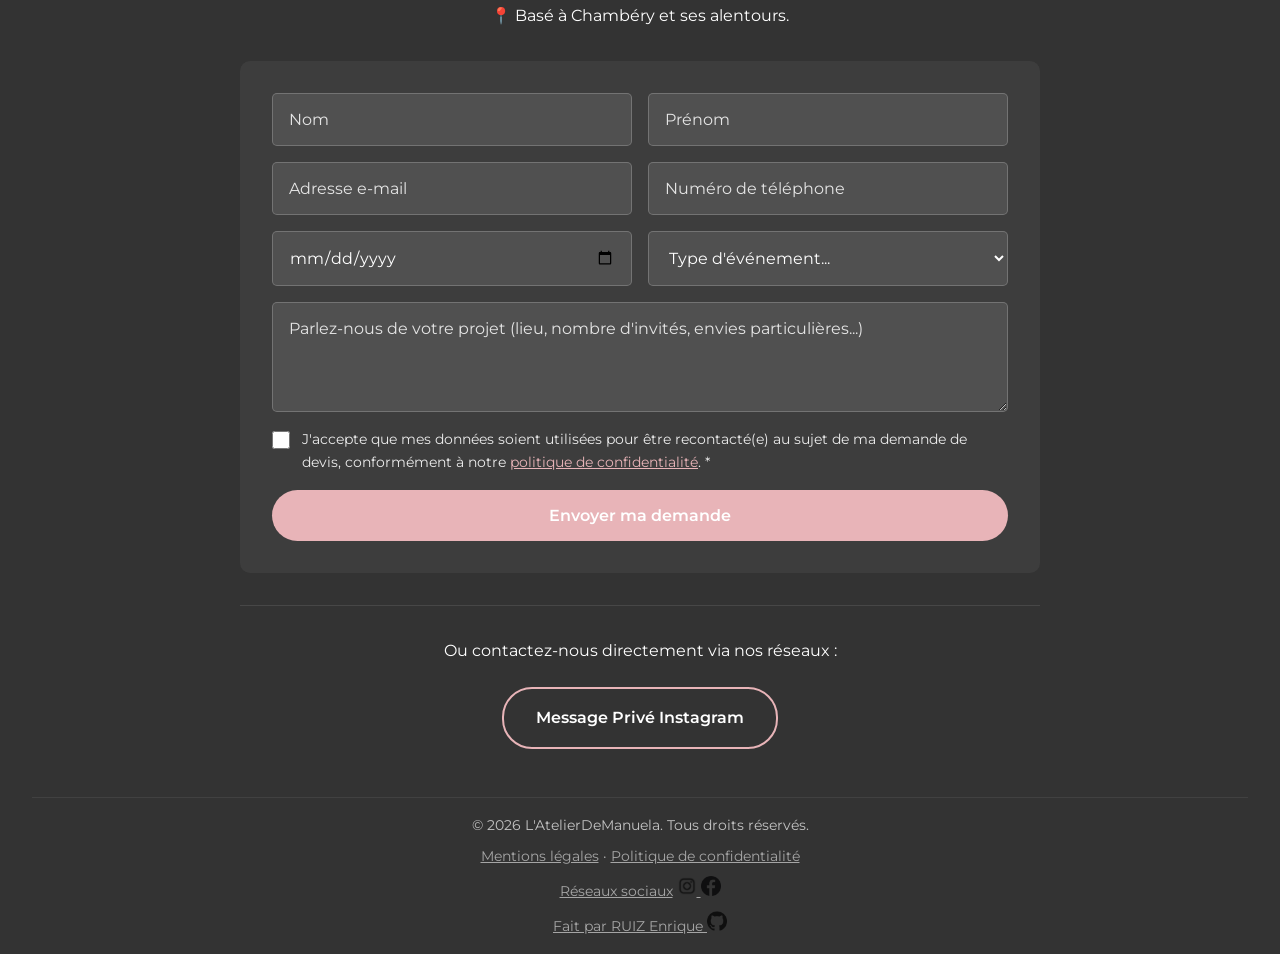
==== commit d5f9bfd6: "Ajout robot.txt & sitemap.xml" ====
--- a/index.html
+++ b/index.html
@@ -285,9 +285,10 @@
                 <img src="Logo/logo-facebook.png" height="20" alt="Logo facebook">
                 </a>
             </p>
-            <p>
-                Fait par RUIZ Enrique
-            <a href="https://github.com/RUIZ-Enrique-25002136"><img src="Logo/logo-github.png" height="20" alt="Logo Github">
+            <p class="footer-legal-links">
+            <a href="https://github.com/RUIZ-Enrique-25002136">
+                                Fait par RUIZ Enrique
+                <img src="Logo/logo-github.png" height="20" alt="Logo Github">
                 </a>
             </p>
         </div>
